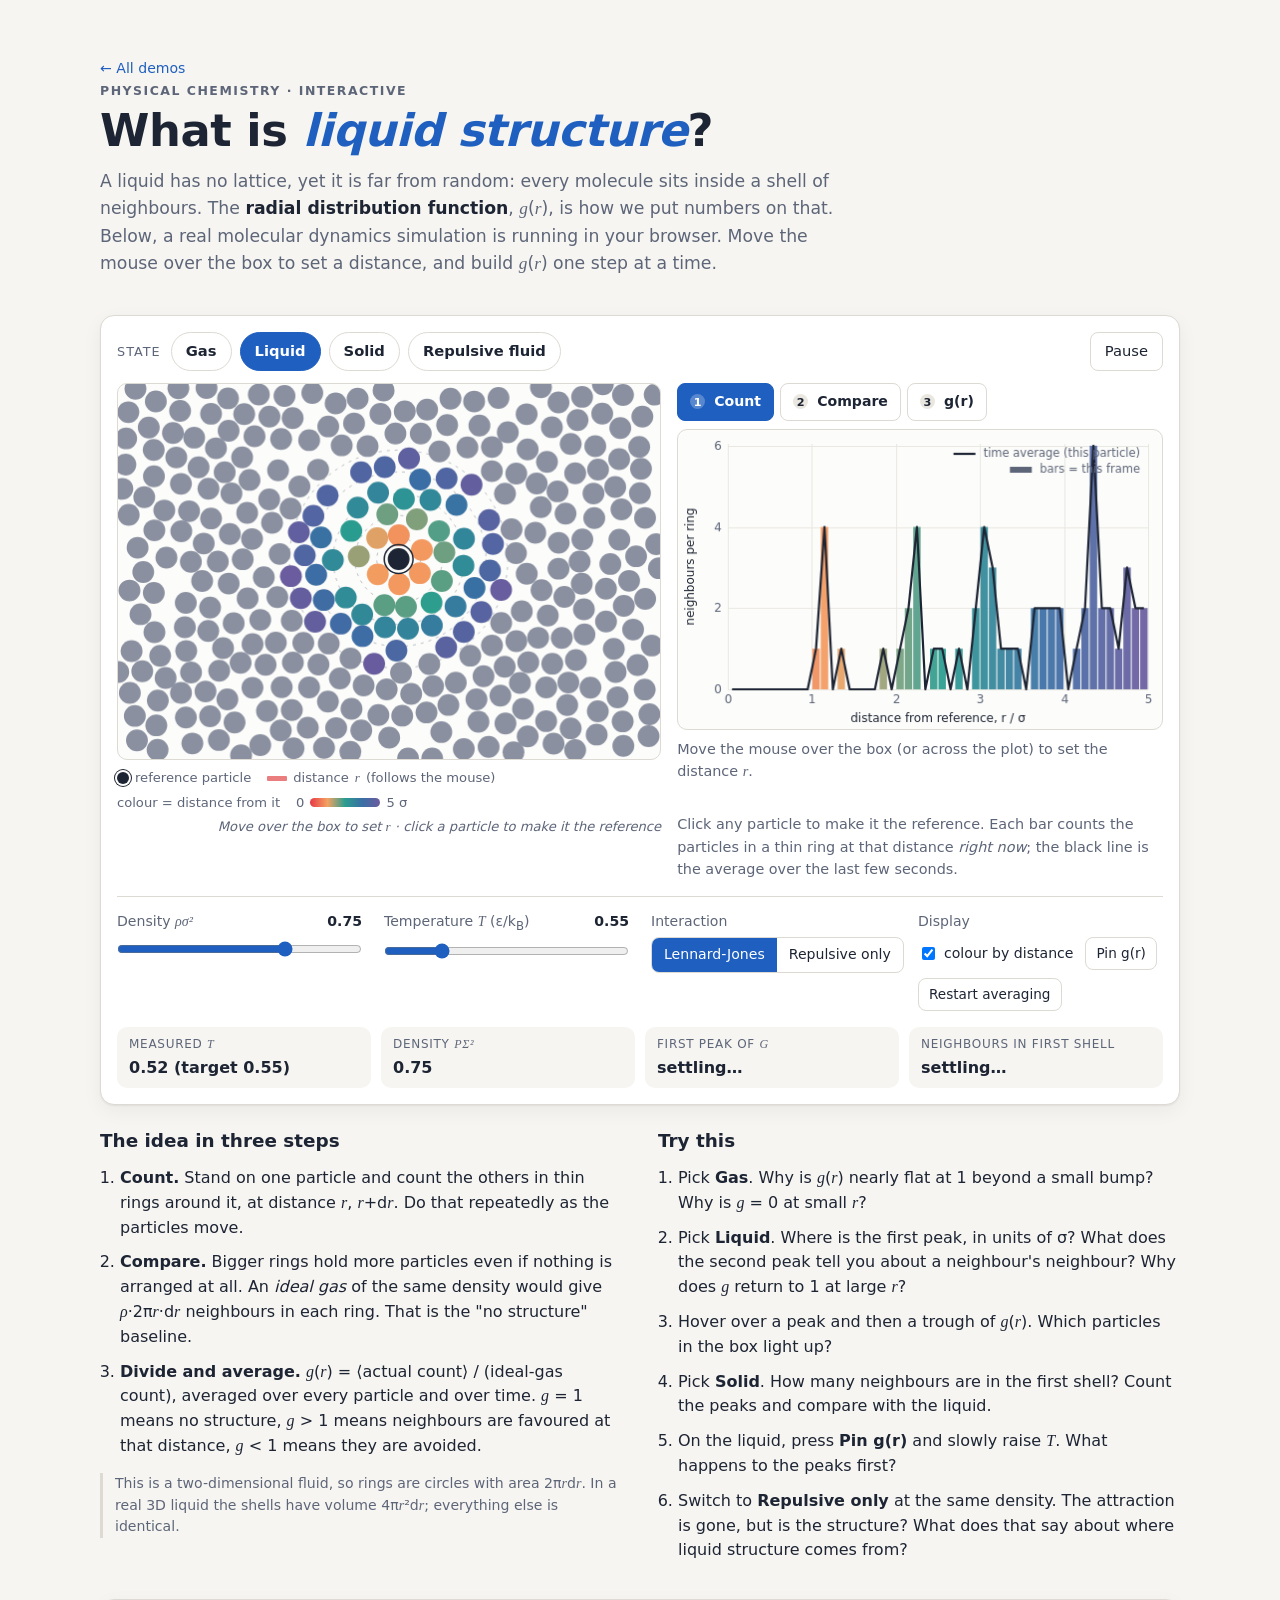
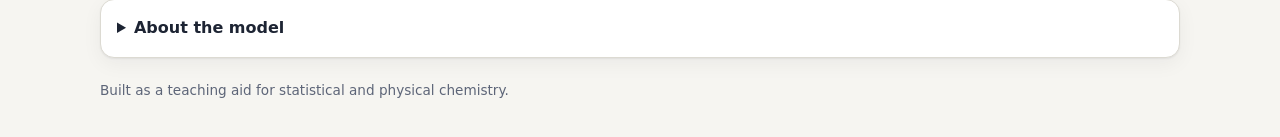
==== demos/liquid-structure/index.html @ acb7f6f2 "revise with landing page" ====
<!DOCTYPE html>
<html lang="en">
<head>
<meta charset="utf-8">
<meta name="viewport" content="width=device-width, initial-scale=1">
<title>What is liquid structure? An interactive look at g(r)</title>
<meta name="description" content="A molecular dynamics simulation that runs in your browser and shows how the radial distribution function g(r) is built, for a gas, a liquid and a solid.">
<link rel="stylesheet" href="../../shared/base.css">
<link rel="stylesheet" href="style.css?v=3">
</head>
<body>

<header class="page-head">
  <a class="back" href="../../index.html">&larr; All demos</a>
  <p class="eyebrow">Physical chemistry · interactive</p>
  <h1>What is <em>liquid structure</em>?</h1>
  <p class="lede">A liquid has no lattice, yet it is far from random: every molecule sits inside a
    shell of neighbours. The <strong>radial distribution function</strong>, <var>g</var>(<var>r</var>),
    is how we put numbers on that. Below, a real molecular dynamics simulation is running in your browser.
    Move the mouse over the box to set a distance, and build <var>g</var>(<var>r</var>) one step at a time.</p>
</header>

<main>

<section class="card" aria-labelledby="sim-title">
  <h2 id="sim-title" class="sr-only">Simulation</h2>

  <div class="toolbar">
    <div class="group" role="group" aria-label="Start from a preset state">
      <span class="group-label">State</span>
      <button class="chip" data-preset="gas"       type="button">Gas</button>
      <button class="chip" data-preset="liquid"    type="button">Liquid</button>
      <button class="chip" data-preset="solid"     type="button">Solid</button>
      <button class="chip" data-preset="repulsive" type="button" title="Hard-disk-like fluid: no attraction at all">Repulsive fluid</button>
    </div>
    <div class="group">
      <button class="btn" id="pause" type="button">Pause</button>
    </div>
  </div>

  <div class="stage">
    <figure class="panel panel-box">
      <canvas id="box" aria-label="Simulation box showing 320 particles in two dimensions. Move the pointer to set the distance from the reference particle. Click or tap a particle to make it the reference."></canvas>
      <figcaption>
        <span class="legend"><i class="swatch ref"></i> reference particle</span>
        <span class="legend"><i class="swatch line"></i> distance <var>r</var> (follows the mouse)</span>
        <span class="legend">colour = distance from it</span>
        <span class="legend grad" aria-hidden="true"><span>0</span><i></i><span>5 σ</span></span>
        <span class="hint">Move over the box to set <var>r</var> · click a particle to make it the reference</span>
      </figcaption>
    </figure>

    <figure class="panel panel-plot">
      <div class="tabs" role="tablist" aria-label="Build up g(r) in three steps">
        <button role="tab" id="tab-count" title="Count neighbours in rings around one particle" aria-selected="true"  data-mode="count" type="button"><b>1</b> Count</button>
        <button role="tab" id="tab-ideal" title="Compare with an ideal gas of the same density" aria-selected="false" data-mode="ideal" type="button"><b>2</b> Compare</button>
        <button role="tab" id="tab-g" title="Divide and average over all particles" aria-selected="false" data-mode="g"     type="button"><b>3</b> g(r)</button>
      </div>
      <canvas id="plot" aria-label="Plot of neighbour counts or g(r) against distance. Hover or drag across it to set the distance r, shown as a red ring in the simulation box."></canvas>
      <div id="readout" class="readout" aria-live="off"></div>
      <p id="caption" class="caption"></p>
    </figure>
  </div>

  <div class="controls">
    <label class="slider">
      <span class="slider-top"><span>Density <var>ρσ²</var></span><output id="rho-out"></output></span>
      <input id="rho" type="range" min="0.05" max="1.05" step="0.01">
    </label>
    <label class="slider">
      <span class="slider-top"><span>Temperature <var>T</var> (ε/k<sub>B</sub>)</span><output id="T-out"></output></span>
      <input id="T" type="range" min="0.15" max="2" step="0.01">
    </label>
    <div class="slider">
      <span class="slider-top"><span>Interaction</span></span>
      <div class="seg" role="radiogroup" aria-label="Interaction model">
        <label><input type="radio" name="model" value="lj" checked><span>Lennard-Jones</span></label>
        <label><input type="radio" name="model" value="wca"><span>Repulsive only</span></label>
      </div>
    </div>
    <div class="slider">
      <span class="slider-top"><span>Display</span></span>
      <div class="row">
        <label class="check"><input id="colorize" type="checkbox" checked> colour by distance</label>
        <button class="btn small" id="pin" type="button">Pin g(r)</button>
        <button class="btn small" id="reset-avg" type="button">Restart averaging</button>
      </div>
    </div>
  </div>

  <dl class="stats" aria-label="Live statistics">
    <div><dt>Measured <var>T</var></dt><dd id="st-T">–</dd></div>
    <div><dt>Density <var>ρσ²</var></dt><dd id="st-rho">–</dd></div>
    <div><dt>First peak of <var>g</var></dt><dd id="st-peak">–</dd></div>
    <div><dt>Neighbours in first shell</dt><dd id="st-coord">–</dd></div>
  </dl>
</section>

<section class="lesson">
  <div class="col">
    <h2>The idea in three steps</h2>
    <ol class="steps">
      <li><strong>Count.</strong> Stand on one particle and count the others in thin rings around it, at distance <var>r</var>, <var>r</var>+d<var>r</var>. Do that repeatedly as the particles move.</li>
      <li><strong>Compare.</strong> Bigger rings hold more particles even if nothing is arranged at all. An <em>ideal gas</em> of the same density would give <var>ρ</var>·2π<var>r</var>·d<var>r</var> neighbours in each ring. That is the "no structure" baseline.</li>
      <li><strong>Divide and average.</strong> <var>g</var>(<var>r</var>) = ⟨actual count⟩ / (ideal-gas count), averaged over every particle and over time. <var>g</var> = 1 means no structure, <var>g</var> &gt; 1 means neighbours are favoured at that distance, <var>g</var> &lt; 1 means they are avoided.</li>
    </ol>
    <p class="note">This is a two-dimensional fluid, so rings are circles with area 2π<var>r</var>d<var>r</var>. In a real 3D liquid the shells have volume 4π<var>r</var>²d<var>r</var>; everything else is identical.</p>
  </div>

  <div class="col">
    <h2>Try this</h2>
    <ol class="try">
      <li>Pick <b>Gas</b>. Why is <var>g</var>(<var>r</var>) nearly flat at 1 beyond a small bump? Why is <var>g</var> = 0 at small <var>r</var>?</li>
      <li>Pick <b>Liquid</b>. Where is the first peak, in units of σ? What does the second peak tell you about a neighbour's neighbour? Why does <var>g</var> return to 1 at large <var>r</var>?</li>
      <li>Hover over a peak and then a trough of <var>g</var>(<var>r</var>). Which particles in the box light up?</li>
      <li>Pick <b>Solid</b>. How many neighbours are in the first shell? Count the peaks and compare with the liquid.</li>
      <li>On the liquid, press <b>Pin g(r)</b> and slowly raise <var>T</var>. What happens to the peaks first?</li>
      <li>Switch to <b>Repulsive only</b> at the same density. The attraction is gone, but is the structure? What does that say about where liquid structure comes from?</li>
    </ol>
  </div>
</section>

<details class="card model-note">
  <summary>About the model</summary>
  <p>320 particles in a periodic two-dimensional box, in reduced Lennard-Jones units (σ = ε = mass = <var>k</var><sub>B</sub> = 1).
  Pair potential: <var>u</var>(<var>r</var>) = 4ε[(σ/<var>r</var>)<sup>12</sup> − (σ/<var>r</var>)<sup>6</sup>], cut at 2.5σ; "Repulsive only" keeps just the
  repulsive core (Weeks–Chandler–Andersen). Integration is velocity Verlet with Δ<var>t</var> = 0.005, and a weak-coupling (Berendsen) thermostat sets the
  temperature. For argon, σ ≈ 0.34 nm and ε/<var>k</var><sub>B</sub> ≈ 120 K, so <var>T</var> = 0.55 would be roughly 66 K.</p>
  <p>Everything is computed in your browser; the page is plain HTML and JavaScript with no dependencies.
  You can link straight to a state, e.g. <code>?preset=liquid&amp;view=g</code> or <code>?preset=solid&amp;T=0.4</code>
  (options: <code>preset</code> = gas | liquid | solid | repulsive, <code>rho</code>, <code>T</code>, <code>model</code> = lj | wca, <code>view</code> = count | ideal | g),
  which is handy for a QR code on a worksheet.</p>
</details>

</main>

<footer class="foot">Built as a teaching aid for statistical and physical chemistry.</footer>

<script src="md.js?v=3"></script>
<script src="app.js?v=3"></script>
</body>
</html>
---- shared/base.css ----
:root {
  --bg: #f6f5f1;
  --card: #ffffff;
  --ink: #1d2433;
  --muted: #5d6578;
  --line: #dcdad2;
  --grid: #e9e7e0;
  --accent: #1f5fbf;
  --accent-ink: #ffffff;
  --canvas: #fcfcfa;
  --ideal: #c2410c;
  --pin: #8a90a0;
  --shadow: 0 1px 2px rgba(20, 25, 40, .06), 0 6px 20px rgba(20, 25, 40, .05);
  color-scheme: light;
}
@media (prefers-color-scheme: dark) {
  :root {
    --bg: #12151c;
    --card: #1a1f2a;
    --ink: #e8ebf2;
    --muted: #9aa3b6;
    --line: #2c3342;
    --grid: #262d3b;
    --accent: #6ea2ff;
    --accent-ink: #0d1424;
    --canvas: #141822;
    --ideal: #fb923c;
    --pin: #7d8598;
    --shadow: none;
    color-scheme: dark;
  }
}

* { box-sizing: border-box; }
html { -webkit-text-size-adjust: 100%; }
body {
  margin: 0;
  background: var(--bg);
  color: var(--ink);
  font: 16px/1.55 system-ui, -apple-system, "Segoe UI", Roboto, "Helvetica Neue", sans-serif;
}
var { font-family: Georgia, "Times New Roman", serif; font-style: italic; }
code { font-size: .9em; background: var(--grid); padding: .08em .35em; border-radius: 4px; }
.sr-only { position: absolute; width: 1px; height: 1px; overflow: hidden; clip: rect(0 0 0 0); white-space: nowrap; }

.page-head, main, .foot { max-width: 1120px; margin: 0 auto; padding: 0 20px; }
.page-head { padding-top: 40px; padding-bottom: 8px; }
.eyebrow { margin: 0 0 6px; font-size: .78rem; letter-spacing: .12em; text-transform: uppercase; color: var(--muted); font-weight: 600; }
h1 { margin: 0 0 12px; font-size: clamp(1.9rem, 4.5vw, 2.8rem); line-height: 1.12; letter-spacing: -.01em; }
h1 em { font-style: italic; color: var(--accent); }
h2 { font-size: 1.15rem; margin: 0 0 10px; }
.lede { max-width: 70ch; font-size: 1.08rem; color: var(--muted); margin: 0 0 16px; }
.lede strong { color: var(--ink); }

.card {
  background: var(--card);
  border: 1px solid var(--line);
  border-radius: 14px;
  box-shadow: var(--shadow);
  padding: 16px;
  margin: 14px 0 22px;
}

button:focus-visible, input:focus-visible, a:focus-visible { outline: 2px solid var(--accent); outline-offset: 2px; }
a { color: var(--accent); }
.back { display: inline-block; margin: 18px 0 0; font-size: .88rem; text-decoration: none; }
.back:hover { text-decoration: underline; }
---- demos/liquid-structure/style.css ----
/* toolbar */
.toolbar { display: flex; flex-wrap: wrap; gap: 10px 18px; align-items: center; justify-content: space-between; margin-bottom: 12px; }
.group { display: flex; flex-wrap: wrap; gap: 8px; align-items: center; }
.group-label { font-size: .8rem; color: var(--muted); text-transform: uppercase; letter-spacing: .08em; margin-right: 2px; }
.chip, .btn, .tabs button {
  font: inherit; cursor: pointer; color: var(--ink);
  background: var(--card); border: 1px solid var(--line);
}
.chip { padding: 7px 14px; border-radius: 999px; font-weight: 600; font-size: .92rem; }
.chip:hover, .btn:hover { border-color: var(--accent); }
.chip[aria-pressed="true"] { background: var(--accent); color: var(--accent-ink); border-color: var(--accent); }
.btn { padding: 7px 14px; border-radius: 8px; font-size: .92rem; }
.btn.small { padding: 5px 10px; font-size: .85rem; }
.btn[aria-pressed="true"] { border-color: var(--accent); color: var(--accent); }

/* stage */
.stage { display: grid; grid-template-columns: 1fr; gap: 16px; }
@media (min-width: 960px) { .stage { grid-template-columns: minmax(0, 1.12fr) minmax(0, 1fr); align-items: start; } }
.panel { margin: 0; min-width: 0; }
canvas { display: block; width: 100%; border-radius: 10px; background: var(--canvas); border: 1px solid var(--line); }
#box { cursor: crosshair; touch-action: none; }
#plot { cursor: crosshair; touch-action: pan-y; }
.panel-box figcaption { display: flex; flex-wrap: wrap; gap: 4px 16px; align-items: center; font-size: .82rem; color: var(--muted); margin-top: 8px; }
.legend { display: inline-flex; align-items: center; gap: 6px; }
.swatch.ref { width: 12px; height: 12px; border-radius: 50%; background: var(--ink); box-shadow: 0 0 0 2px var(--card), 0 0 0 3px var(--ink); display: inline-block; }
.legend.grad i { width: 70px; height: 9px; border-radius: 5px; display: inline-block;
  background: linear-gradient(90deg, #e63946, #f4a261, #2a9d8f, #3a6ea5, #6c5b9e); }
.hint { margin-left: auto; font-style: italic; }
.swatch.line { width: 20px; height: 5px; border-radius: 1px; background: rgba(220, 38, 38, 0.6); display: inline-block; }

.tabs { display: flex; gap: 6px; margin-bottom: 8px; flex-wrap: wrap; }
.tabs button { padding: 7px 12px; border-radius: 8px; font-size: .88rem; font-weight: 600; }
.tabs button b { display: inline-grid; place-items: center; width: 1.35em; height: 1.35em; margin-right: 4px; border-radius: 50%; background: var(--grid); font-size: .8em; }
.tabs button[aria-selected="true"] { background: var(--accent); color: var(--accent-ink); border-color: var(--accent); }
.tabs button[aria-selected="true"] b { background: rgba(255,255,255,.25); }

.readout { min-height: 4.8em; margin-top: 8px; font-size: .9rem; font-variant-numeric: tabular-nums; }
.readout .big { font-weight: 700; }
.caption { margin: 6px 0 0; font-size: .9rem; color: var(--muted); }

/* controls */
.controls { display: grid; grid-template-columns: repeat(auto-fit, minmax(230px, 1fr)); gap: 14px 22px; margin-top: 16px; padding-top: 14px; border-top: 1px solid var(--line); }
.slider { display: block; }
.slider-top { display: flex; justify-content: space-between; font-size: .88rem; margin-bottom: 4px; color: var(--muted); }
.slider-top output { color: var(--ink); font-weight: 700; font-variant-numeric: tabular-nums; }
input[type="range"] { width: 100%; accent-color: var(--accent); margin: 4px 0; }
.row { display: flex; flex-wrap: wrap; gap: 8px 12px; align-items: center; }
.check { font-size: .88rem; display: inline-flex; gap: 6px; align-items: center; cursor: pointer; }
.seg { display: inline-flex; border: 1px solid var(--line); border-radius: 8px; overflow: hidden; }
.seg label { cursor: pointer; }
.seg input { position: absolute; opacity: 0; pointer-events: none; }
.seg span { display: block; white-space: nowrap; padding: 6px 12px; font-size: .88rem; }
.seg input:checked + span { background: var(--accent); color: var(--accent-ink); }
.seg input:focus-visible + span { outline: 2px solid var(--accent); outline-offset: -2px; }

.stats { display: grid; grid-template-columns: repeat(auto-fit, minmax(150px, 1fr)); gap: 10px; margin: 16px 0 0; }
.stats div { background: var(--bg); border-radius: 10px; padding: 8px 12px; }
.stats dt { font-size: .75rem; text-transform: uppercase; letter-spacing: .06em; color: var(--muted); }
.stats dd { margin: 2px 0 0; font-weight: 700; font-variant-numeric: tabular-nums; }

/* lesson */
.lesson { display: grid; grid-template-columns: 1fr; gap: 18px 36px; margin: 8px 0 26px; }
@media (min-width: 860px) { .lesson { grid-template-columns: 1fr 1fr; } }
.steps, .try { padding-left: 1.25em; margin: 0; }
.steps li, .try li { margin-bottom: 10px; }
.note { font-size: .88rem; color: var(--muted); border-left: 3px solid var(--line); padding-left: 12px; }

.model-note summary { cursor: pointer; font-weight: 700; }
.model-note p { font-size: .92rem; color: var(--muted); max-width: 80ch; }
.foot { padding-bottom: 36px; font-size: .85rem; color: var(--muted); }

@media (prefers-reduced-motion: reduce) { * { scroll-behavior: auto !important; } }
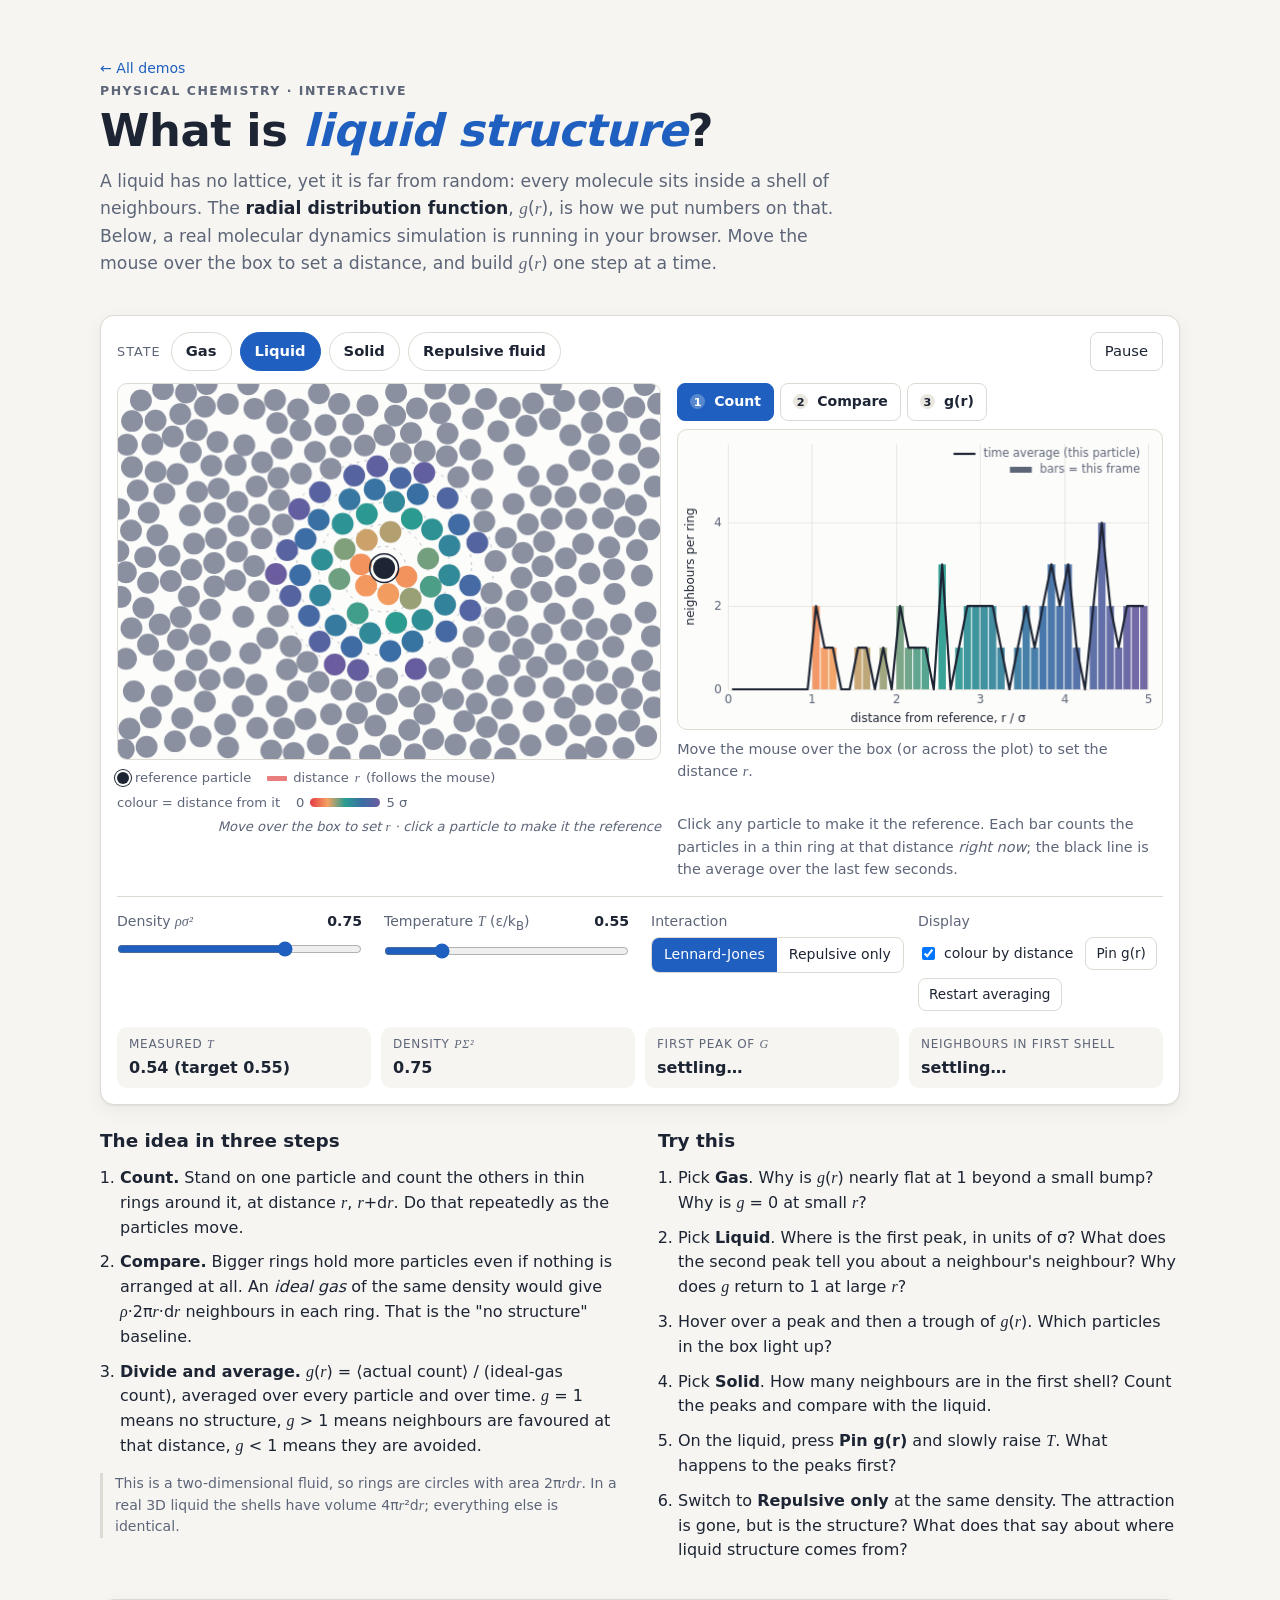
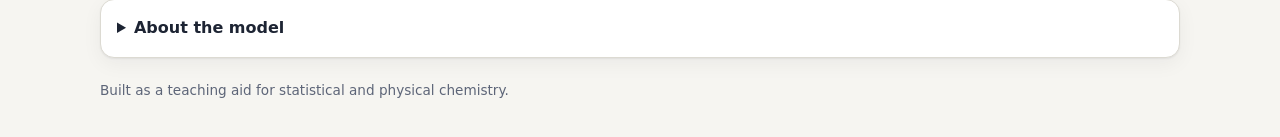
==== commit fa180336: "more demos" ====
--- a/demos/liquid-structure/index.html
+++ b/demos/liquid-structure/index.html
@@ -5,8 +5,9 @@
 <meta name="viewport" content="width=device-width, initial-scale=1">
 <title>What is liquid structure? An interactive look at g(r)</title>
 <meta name="description" content="A molecular dynamics simulation that runs in your browser and shows how the radial distribution function g(r) is built, for a gas, a liquid and a solid.">
+<link rel="icon" href="data:,">
 <link rel="stylesheet" href="../../shared/base.css">
-<link rel="stylesheet" href="style.css?v=3">
+<link rel="stylesheet" href="../../shared/demo.css?v=4">
 </head>
 <body>
 
--- a/shared/demo.css
+++ b/shared/demo.css
@@ -0,0 +1,86 @@
+/* toolbar */
+.toolbar { display: flex; flex-wrap: wrap; gap: 10px 18px; align-items: center; justify-content: space-between; margin-bottom: 12px; }
+.group { display: flex; flex-wrap: wrap; gap: 8px; align-items: center; }
+.group-label { font-size: .8rem; color: var(--muted); text-transform: uppercase; letter-spacing: .08em; margin-right: 2px; }
+.chip, .btn, .tabs button {
+  font: inherit; cursor: pointer; color: var(--ink);
+  background: var(--card); border: 1px solid var(--line);
+}
+.chip { padding: 7px 14px; border-radius: 999px; font-weight: 600; font-size: .92rem; }
+.chip:hover, .btn:hover { border-color: var(--accent); }
+.chip[aria-pressed="true"] { background: var(--accent); color: var(--accent-ink); border-color: var(--accent); }
+.btn { padding: 7px 14px; border-radius: 8px; font-size: .92rem; }
+.btn.small { padding: 5px 10px; font-size: .85rem; }
+.btn[aria-pressed="true"] { border-color: var(--accent); color: var(--accent); }
+
+/* stage */
+.stage { display: grid; grid-template-columns: 1fr; gap: 16px; }
+@media (min-width: 960px) { .stage { grid-template-columns: minmax(0, 1.12fr) minmax(0, 1fr); align-items: start; } }
+.panel { margin: 0; min-width: 0; }
+canvas { display: block; width: 100%; border-radius: 10px; background: var(--canvas); border: 1px solid var(--line); }
+#box { cursor: crosshair; touch-action: none; }
+#plot { cursor: crosshair; touch-action: pan-y; }
+.panel-box figcaption { display: flex; flex-wrap: wrap; gap: 4px 16px; align-items: center; font-size: .82rem; color: var(--muted); margin-top: 8px; }
+.legend { display: inline-flex; align-items: center; gap: 6px; }
+.swatch.ref { width: 12px; height: 12px; border-radius: 50%; background: var(--ink); box-shadow: 0 0 0 2px var(--card), 0 0 0 3px var(--ink); display: inline-block; }
+.legend.grad i { width: 70px; height: 9px; border-radius: 5px; display: inline-block;
+  background: linear-gradient(90deg, #e63946, #f4a261, #2a9d8f, #3a6ea5, #6c5b9e); }
+.hint { margin-left: auto; font-style: italic; }
+.swatch.line { width: 20px; height: 5px; border-radius: 1px; background: rgba(220, 38, 38, 0.6); display: inline-block; }
+
+.tabs { display: flex; gap: 6px; margin-bottom: 8px; flex-wrap: wrap; }
+.tabs button { padding: 7px 12px; border-radius: 8px; font-size: .88rem; font-weight: 600; }
+.tabs button b { display: inline-grid; place-items: center; width: 1.35em; height: 1.35em; margin-right: 4px; border-radius: 50%; background: var(--grid); font-size: .8em; }
+.tabs button[aria-selected="true"] { background: var(--accent); color: var(--accent-ink); border-color: var(--accent); }
+.tabs button[aria-selected="true"] b { background: rgba(255,255,255,.25); }
+
+.readout { min-height: 4.8em; margin-top: 8px; font-size: .9rem; font-variant-numeric: tabular-nums; }
+.readout .big { font-weight: 700; }
+.caption { margin: 6px 0 0; font-size: .9rem; color: var(--muted); }
+
+/* controls */
+.controls { display: grid; grid-template-columns: repeat(auto-fit, minmax(230px, 1fr)); gap: 14px 22px; margin-top: 16px; padding-top: 14px; border-top: 1px solid var(--line); }
+.slider { display: block; }
+.slider-top { display: flex; justify-content: space-between; font-size: .88rem; margin-bottom: 4px; color: var(--muted); }
+.slider-top output { color: var(--ink); font-weight: 700; font-variant-numeric: tabular-nums; }
+input[type="range"] { width: 100%; accent-color: var(--accent); margin: 4px 0; }
+.row { display: flex; flex-wrap: wrap; gap: 8px 12px; align-items: center; }
+.check { font-size: .88rem; display: inline-flex; gap: 6px; align-items: center; cursor: pointer; }
+.seg { display: inline-flex; border: 1px solid var(--line); border-radius: 8px; overflow: hidden; }
+.seg label { cursor: pointer; }
+.seg input { position: absolute; opacity: 0; pointer-events: none; }
+.seg span { display: block; white-space: nowrap; padding: 6px 12px; font-size: .88rem; }
+.seg input:checked + span { background: var(--accent); color: var(--accent-ink); }
+.seg input:focus-visible + span { outline: 2px solid var(--accent); outline-offset: -2px; }
+
+.stats { display: grid; grid-template-columns: repeat(auto-fit, minmax(150px, 1fr)); gap: 10px; margin: 16px 0 0; }
+.stats div { background: var(--bg); border-radius: 10px; padding: 8px 12px; }
+.stats dt { font-size: .75rem; text-transform: uppercase; letter-spacing: .06em; color: var(--muted); }
+.stats dd { margin: 2px 0 0; font-weight: 700; font-variant-numeric: tabular-nums; }
+
+/* lesson */
+.lesson { display: grid; grid-template-columns: 1fr; gap: 18px 36px; margin: 8px 0 26px; }
+@media (min-width: 860px) { .lesson { grid-template-columns: 1fr 1fr; } }
+.steps, .try { padding-left: 1.25em; margin: 0; }
+.steps li, .try li { margin-bottom: 10px; }
+.note { font-size: .88rem; color: var(--muted); border-left: 3px solid var(--line); padding-left: 12px; }
+
+.model-note summary { cursor: pointer; font-weight: 700; }
+.model-note p { font-size: .92rem; color: var(--muted); max-width: 80ch; }
+.foot { padding-bottom: 36px; font-size: .85rem; color: var(--muted); }
+
+@media (prefers-reduced-motion: reduce) { * { scroll-behavior: auto !important; } }
+
+/* hard-disk gas demos */
+.legend.grad.speed i { background: linear-gradient(90deg, #3a6ea5, #2a9d8f, #e9c43c, #f48c3c, #d62839); }
+.plot-title { margin: 0 0 8px; font-size: .95rem; font-weight: 700; }
+.demo-body #box { cursor: default; touch-action: pan-y; }
+
+/* time-reversal demo */
+.btn.primary { background: var(--accent); color: var(--accent-ink); border-color: var(--accent); font-weight: 700; }
+.btn.primary:hover { filter: brightness(1.08); }
+.swatch.dot { width: 12px; height: 12px; border-radius: 50%; display: inline-block; }
+.swatch.dot.right { background: #3a6ea5; }
+.swatch.dot.left { background: #e07a2f; }
+.swatch.ghost { width: 12px; height: 12px; border-radius: 50%; display: inline-block; border: 1.5px dashed var(--muted); }
+.demo-body .check { font-size: .88rem; }
